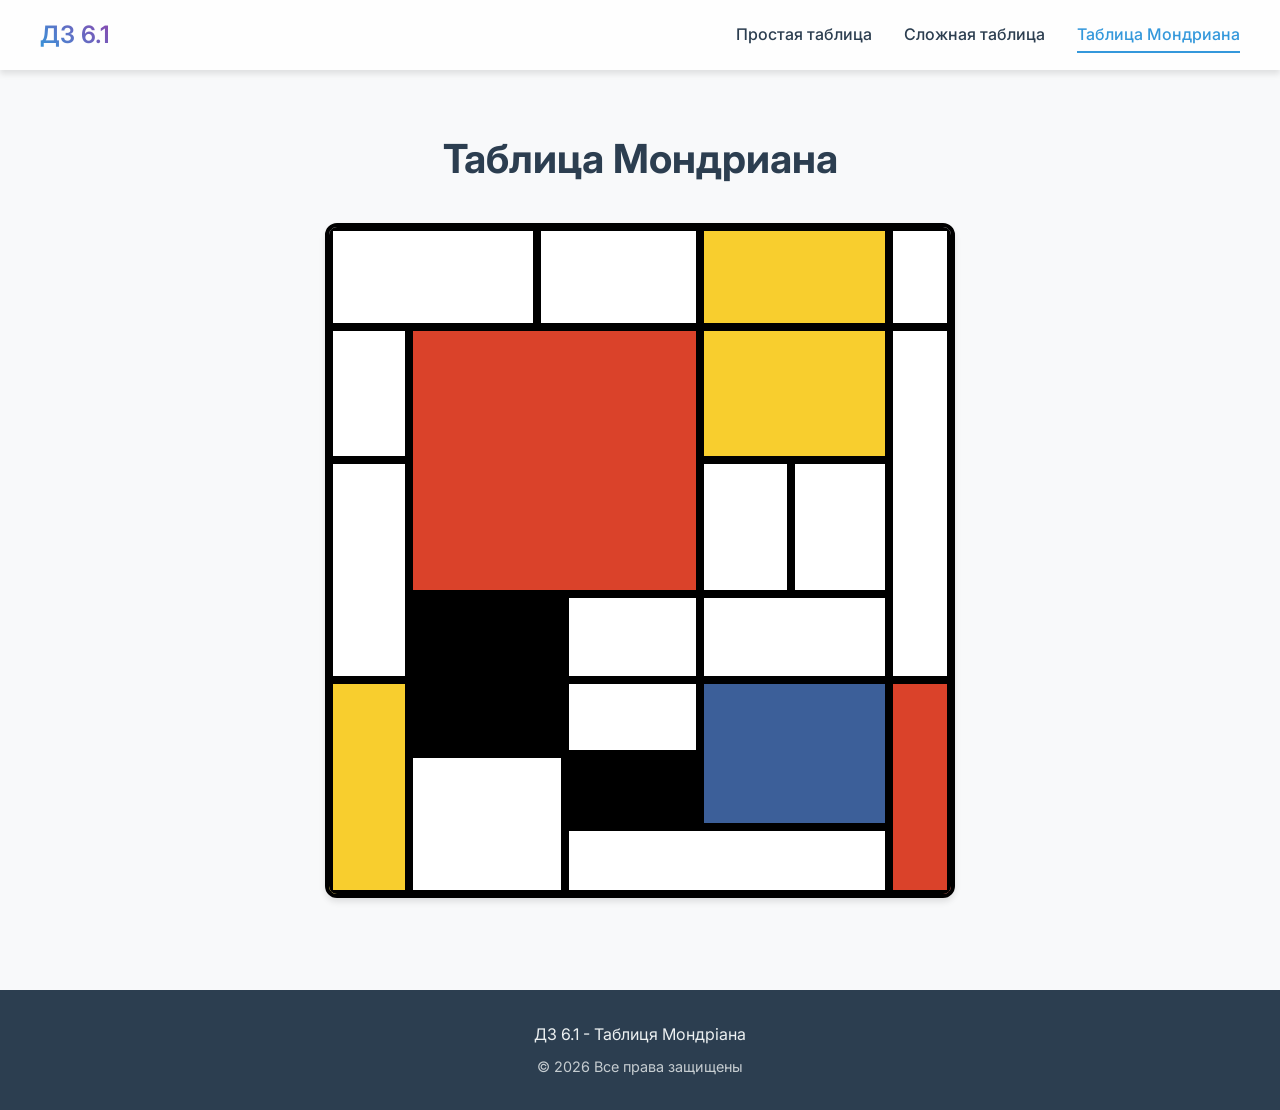
==== table3.html @ 306d2748 "Fix Mondrian table layout" ====
<!DOCTYPE html>
<html lang="en">

<head>
    <meta charset="UTF-8">
    <meta http-equiv="X-UA-Compatible" content="IE=edge">
    <meta name="viewport" content="width=device-width, initial-scale=1.0">
    <link rel="stylesheet" href="normalize.css">
    <link rel="stylesheet" href="style.css">
    <title>Table 1</title>
</head>

<body>
    <header class="header">
        <div class="container">
            <a href="index.html" class="logo">ДЗ 6.1</a>
            <nav class="nav-links">
                <a href="index.html">Простая таблица</a>
                <a href="table2.html">Сложная таблица</a>
                <a href="table3.html" class="active">Таблица Мондриана</a>
            </nav>
        </div>
    </header>

    <main class="content">
        <div class="container">
            <h1>Таблица Мондриана</h1>
            <table class="mondrian">
                <tr class="mondrian-r1">
                    <td class="w34p" colspan="2">11-12</td>
                    <td class="w25p" colspan="2">13-14</td>
                    <td class="w31p yelloy" colspan="2">15-16</td>
                    <td class="w10p">17</td>
                </tr>
                <tr class="mondrian-r2-3">
                    <td class="w13p">21</td>
                    <td class="w46p red" rowspan="2" colspan="3">22-23-24-32-33-34</td>
                    <td class="w31p yelloy" colspan="2">25-26</td>
                    <td class="w10p" rowspan="3">27-37-47</td>
                </tr>
                <tr class="mondrian-r2-3">
                    <td class="w13p" rowspan="2">31-41</td>
                    <td class="w15p">35</td>
                    <td class="w16p">36</td>
                </tr>
                <tr class="mondrian-r4">
                    <td class="w21p black">42</td>
                    <td class="w3p black">43</td>
                    <td class="w22p">44</td>
                    <td class="w31p" colspan="2">45-46</td>
                </tr>
                <tr class="mondrian-r5">
                    <td class="w13p yelloy" rowspan="3">51-61-71</td>
                    <td class="w21p black">52</td>
                    <td class="w3p black">53</td>
                    <td class="w22p">54</td>
                    <td class="w31p blue" colspan="2" rowspan="2">55-56-65-66</td>
                    <td class="w10p red" rowspan="3">57-67-77</td>
                </tr>

                <tr class="mondrian-r6">
                    <td class="w24p" colspan="2" rowspan="2">62-63-72-73</td>
                    <td class="w22p black">64</td>
                </tr>

                <tr class="mondrian-r7">
                    <td colspan="3">74-75-76</td>
                </tr>
            </table>
        </div>
    </main>

    <footer class="footer">
        <div class="container">
            <p>ДЗ 6.1 - Таблиця Мондріана</p>
            <p class="copyright">© 2026 Все права защищены</p>
        </div>
    </footer>
</body>

</html>
---- style.css ----
@import url('https://fonts.googleapis.com/css2?family=Inter:wght@400;600&display=swap');

:root {
    --primary-color: #3498db;
    --primary-hover: #2980b9;
    --bg-color: #f8f9fa;
    --text-color: #2c3e50;
    --header-bg: rgba(255, 255, 255, 0.8);
    --footer-bg: #2c3e50;
    --footer-text: #ecf0f1;
    --shadow: 0 4px 6px rgba(0, 0, 0, 0.1);
    --transition: all 0.3s ease;
}

* {
    box-sizing: border-box;
    margin: 0;
    padding: 0;
}

body {
    background-color: var(--bg-color);
    font-family: 'Inter', sans-serif;
    color: var(--text-color);
    line-height: 1.6;
    min-height: 100vh;
    display: flex;
    flex-direction: column;
}

.container {
    width: min(100% - 40px, 1200px);
    margin-inline: auto;
}

/* Header & Menu */
.header {
    background-color: var(--header-bg);
    backdrop-filter: blur(10px);
    padding: 1rem 0;
    position: fixed;
    width: 100%;
    top: 0;
    z-index: 1000;
    box-shadow: var(--shadow);
}

.header .container {
    display: flex;
    justify-content: space-between;
    align-items: center;
}

.logo {
    font-size: 1.5rem;
    font-weight: 600;
    background: linear-gradient(45deg, var(--primary-color), #8e44ad);
    -webkit-background-clip: text;
    -webkit-text-fill-color: transparent;
    text-decoration: none;
    transition: var(--transition);
}

.logo:hover {
    filter: brightness(1.2);
    transform: scale(1.05);
}

.nav-links {
    display: flex;
    gap: 2rem;
}

.nav-links a {
    text-decoration: none;
    color: var(--text-color);
    font-weight: 500;
    transition: var(--transition);
    position: relative;
}

.nav-links a::after {
    content: '';
    position: absolute;
    bottom: -5px;
    left: 0;
    width: 0;
    height: 2px;
    background-color: var(--primary-color);
    transition: var(--transition);
}

.nav-links a:hover {
    color: var(--primary-color);
}

.nav-links a:hover::after {
    width: 100%;
}

.nav-links a.active {
    color: var(--primary-color);
}

.nav-links a.active::after {
    width: 100%;
}

/* Content */
.content {
    margin-top: 100px;
    margin-bottom: 60px;
    flex: 1;
}

h1 {
    margin-bottom: 2rem;
    text-align: center;
    font-size: 2.5rem;
    animation: fadeIn 0.8s ease-out;
}

@keyframes fadeIn {
    from { opacity: 0; transform: translateY(20px); }
    to { opacity: 1; transform: translateY(0); }
}

/* Footer */
.footer {
    background-color: var(--footer-bg);
    color: var(--footer-text);
    padding: 2rem 0;
    text-align: center;
    margin-top: auto;
}

.footer .container {
    display: flex;
    flex-direction: column;
    gap: 0.5rem;
}

.copyright {
    font-size: 0.9rem;
    opacity: 0.8;
}

/* Tables */
table {
    border-collapse: separate;
    border-spacing: 0;
    width: 100%;
    margin: 2rem auto;
    background-color: white;
    border-radius: 12px;
    overflow: hidden;
    box-shadow: var(--shadow);
    transition: var(--transition);
    animation: fadeIn 1s ease-out;
}

table:hover {
    transform: translateY(-5px);
    box-shadow: 0 10px 20px rgba(0,0,0,0.1);
}

caption {
    padding: 1rem;
    font-weight: 600;
    color: var(--text-color);
    font-size: 1.1rem;
    text-transform: uppercase;
    letter-spacing: 1px;
}

td {
    border: 1px solid #dee2e6;
    padding: 1rem;
    text-align: center;
    transition: var(--transition);
}

td:hover {
    background-color: rgba(52, 152, 219, 0.05);
}

.h200 { height: 200px; }
.h50 { height: 50px; }

.w90p { width: 90%; }
.w80p { width: 80%; }
.w75p { width: 75%; }
.w60p { width: 60%; }
.w40p { width: 40%; }
.w28p { width: 28%; }
.w72p { width: 72%; }

/* Mondrian Specific */
.mondrian {
    width: 70vmin;
    height: 75vmin;
    margin: 2rem auto;
    border: 4px solid #000;
    background-color: #fff;
    color: transparent;
}

.mondrian td {
    border: 4px solid #000;
    padding: 0;
}

.w13p { width: 13%; }
.w21p { width: 21%; }
.w34p { width: 34%; }
.w3p { width: 3%; }
.w22p { width: 22%; }
.w24p { width: 24%; }
.w25p { width: 25%; }
.w46p { width: 46%; }
.w15p { width: 15%; }
.w16p { width: 16%; }
.w31p { width: 31%; }
.w10p { width: 10%; }

tr.mondrian-r1 td { height: 15%; }
tr.mondrian-r2-3 td { height: 20%; }
tr.mondrian-r4 td { height: 13%; }
tr.mondrian-r5 td { height: 11%; }
tr.mondrian-r6 td { height: 11%; }
tr.mondrian-r7 td { height: 10%; }

.yelloy { background-color: #F8CE2E; }
.red { background-color: #DA422A; }
.black { background-color: #000; }
.blue { background-color: #3C5F99; }
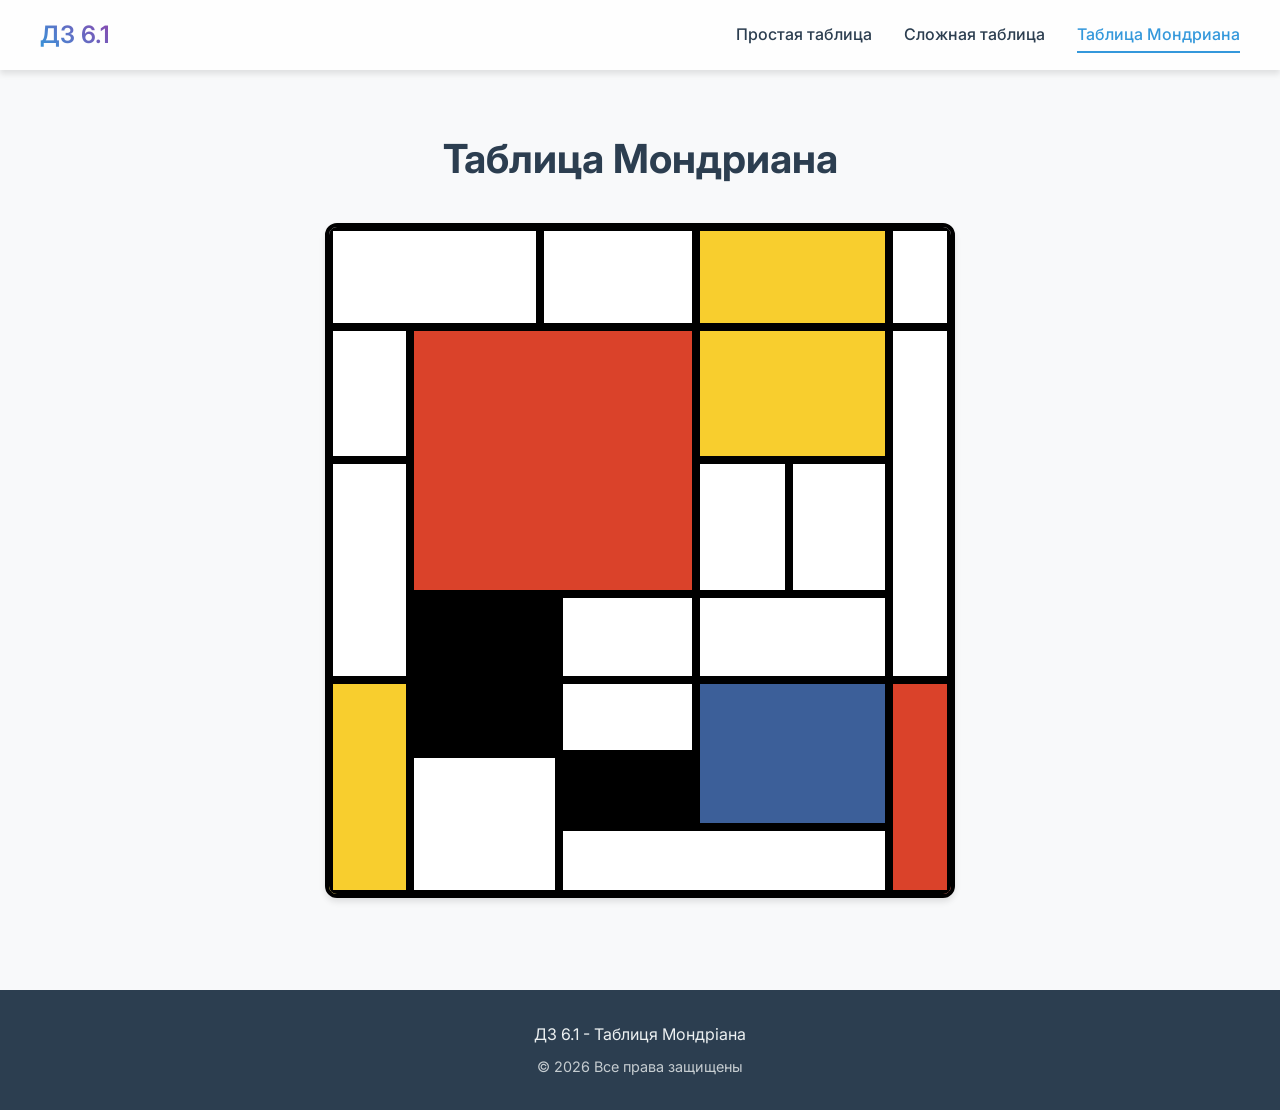
==== commit 2fa33064: "Fix Mondrian table cell grouping with rowspan and colspan" ====
--- a/table3.html
+++ b/table3.html
@@ -44,15 +44,13 @@
                     <td class="w16p">36</td>
                 </tr>
                 <tr class="mondrian-r4">
-                    <td class="w21p black">42</td>
-                    <td class="w3p black">43</td>
+                    <td class="w24p black" colspan="2" rowspan="2">42-43-52-53</td>
                     <td class="w22p">44</td>
                     <td class="w31p" colspan="2">45-46</td>
                 </tr>
+
                 <tr class="mondrian-r5">
                     <td class="w13p yelloy" rowspan="3">51-61-71</td>
-                    <td class="w21p black">52</td>
-                    <td class="w3p black">53</td>
                     <td class="w22p">54</td>
                     <td class="w31p blue" colspan="2" rowspan="2">55-56-65-66</td>
                     <td class="w10p red" rowspan="3">57-67-77</td>
--- a/style.css
+++ b/style.css
@@ -1,236 +1,354 @@
-@import url('https://fonts.googleapis.com/css2?family=Inter:wght@400;600&display=swap');
-
-:root {
-    --primary-color: #3498db;
-    --primary-hover: #2980b9;
-    --bg-color: #f8f9fa;
-    --text-color: #2c3e50;
-    --header-bg: rgba(255, 255, 255, 0.8);
-    --footer-bg: #2c3e50;
-    --footer-text: #ecf0f1;
-    --shadow: 0 4px 6px rgba(0, 0, 0, 0.1);
-    --transition: all 0.3s ease;
-}
-
-* {
-    box-sizing: border-box;
-    margin: 0;
-    padding: 0;
-}
-
-body {
-    background-color: var(--bg-color);
-    font-family: 'Inter', sans-serif;
-    color: var(--text-color);
-    line-height: 1.6;
-    min-height: 100vh;
-    display: flex;
-    flex-direction: column;
-}
-
-.container {
-    width: min(100% - 40px, 1200px);
-    margin-inline: auto;
-}
-
-/* Header & Menu */
-.header {
-    background-color: var(--header-bg);
-    backdrop-filter: blur(10px);
-    padding: 1rem 0;
-    position: fixed;
-    width: 100%;
-    top: 0;
-    z-index: 1000;
-    box-shadow: var(--shadow);
-}
-
-.header .container {
-    display: flex;
-    justify-content: space-between;
-    align-items: center;
-}
-
-.logo {
-    font-size: 1.5rem;
-    font-weight: 600;
-    background: linear-gradient(45deg, var(--primary-color), #8e44ad);
-    -webkit-background-clip: text;
-    -webkit-text-fill-color: transparent;
-    text-decoration: none;
-    transition: var(--transition);
-}
-
-.logo:hover {
-    filter: brightness(1.2);
-    transform: scale(1.05);
-}
-
-.nav-links {
-    display: flex;
-    gap: 2rem;
-}
-
-.nav-links a {
-    text-decoration: none;
-    color: var(--text-color);
-    font-weight: 500;
-    transition: var(--transition);
-    position: relative;
-}
-
-.nav-links a::after {
-    content: '';
-    position: absolute;
-    bottom: -5px;
-    left: 0;
-    width: 0;
-    height: 2px;
-    background-color: var(--primary-color);
-    transition: var(--transition);
-}
-
-.nav-links a:hover {
-    color: var(--primary-color);
-}
-
-.nav-links a:hover::after {
-    width: 100%;
-}
-
-.nav-links a.active {
-    color: var(--primary-color);
-}
-
-.nav-links a.active::after {
-    width: 100%;
-}
-
-/* Content */
-.content {
-    margin-top: 100px;
-    margin-bottom: 60px;
-    flex: 1;
-}
-
-h1 {
-    margin-bottom: 2rem;
-    text-align: center;
-    font-size: 2.5rem;
-    animation: fadeIn 0.8s ease-out;
-}
-
-@keyframes fadeIn {
-    from { opacity: 0; transform: translateY(20px); }
-    to { opacity: 1; transform: translateY(0); }
-}
-
-/* Footer */
-.footer {
-    background-color: var(--footer-bg);
-    color: var(--footer-text);
-    padding: 2rem 0;
-    text-align: center;
-    margin-top: auto;
-}
-
-.footer .container {
-    display: flex;
-    flex-direction: column;
-    gap: 0.5rem;
-}
-
-.copyright {
-    font-size: 0.9rem;
-    opacity: 0.8;
-}
-
-/* Tables */
-table {
-    border-collapse: separate;
-    border-spacing: 0;
-    width: 100%;
-    margin: 2rem auto;
-    background-color: white;
-    border-radius: 12px;
-    overflow: hidden;
-    box-shadow: var(--shadow);
-    transition: var(--transition);
-    animation: fadeIn 1s ease-out;
-}
-
-table:hover {
-    transform: translateY(-5px);
-    box-shadow: 0 10px 20px rgba(0,0,0,0.1);
-}
-
-caption {
-    padding: 1rem;
-    font-weight: 600;
-    color: var(--text-color);
-    font-size: 1.1rem;
-    text-transform: uppercase;
-    letter-spacing: 1px;
-}
-
-td {
-    border: 1px solid #dee2e6;
-    padding: 1rem;
-    text-align: center;
-    transition: var(--transition);
-}
-
-td:hover {
-    background-color: rgba(52, 152, 219, 0.05);
-}
-
-.h200 { height: 200px; }
-.h50 { height: 50px; }
-
-.w90p { width: 90%; }
-.w80p { width: 80%; }
-.w75p { width: 75%; }
-.w60p { width: 60%; }
-.w40p { width: 40%; }
-.w28p { width: 28%; }
-.w72p { width: 72%; }
-
-/* Mondrian Specific */
-.mondrian {
-    width: 70vmin;
-    height: 75vmin;
-    margin: 2rem auto;
-    border: 4px solid #000;
-    background-color: #fff;
-    color: transparent;
-}
-
-.mondrian td {
-    border: 4px solid #000;
-    padding: 0;
-}
-
-.w13p { width: 13%; }
-.w21p { width: 21%; }
-.w34p { width: 34%; }
-.w3p { width: 3%; }
-.w22p { width: 22%; }
-.w24p { width: 24%; }
-.w25p { width: 25%; }
-.w46p { width: 46%; }
-.w15p { width: 15%; }
-.w16p { width: 16%; }
-.w31p { width: 31%; }
-.w10p { width: 10%; }
-
-tr.mondrian-r1 td { height: 15%; }
-tr.mondrian-r2-3 td { height: 20%; }
-tr.mondrian-r4 td { height: 13%; }
-tr.mondrian-r5 td { height: 11%; }
-tr.mondrian-r6 td { height: 11%; }
-tr.mondrian-r7 td { height: 10%; }
-
-.yelloy { background-color: #F8CE2E; }
-.red { background-color: #DA422A; }
-.black { background-color: #000; }
-.blue { background-color: #3C5F99; }+@import url('https://fonts.googleapis.com/css2?family=Inter:wght@400;600&display=swap');
+
+:root {
+    --primary-color: #3498db;
+    --primary-hover: #2980b9;
+    --bg-color: #f8f9fa;
+    --text-color: #2c3e50;
+    --header-bg: rgba(255, 255, 255, 0.8);
+    --footer-bg: #2c3e50;
+    --footer-text: #ecf0f1;
+    --shadow: 0 4px 6px rgba(0, 0, 0, 0.1);
+    --transition: all 0.3s ease;
+}
+
+* {
+    box-sizing: border-box;
+    margin: 0;
+    padding: 0;
+}
+
+body {
+    background-color: var(--bg-color);
+    font-family: 'Inter', sans-serif;
+    color: var(--text-color);
+    line-height: 1.6;
+    min-height: 100vh;
+    display: flex;
+    flex-direction: column;
+}
+
+.container {
+    width: min(100% - 40px, 1200px);
+    margin-inline: auto;
+}
+
+/* Header & Menu */
+.header {
+    background-color: var(--header-bg);
+    backdrop-filter: blur(10px);
+    padding: 1rem 0;
+    position: fixed;
+    width: 100%;
+    top: 0;
+    z-index: 1000;
+    box-shadow: var(--shadow);
+}
+
+.header .container {
+    display: flex;
+    justify-content: space-between;
+    align-items: center;
+}
+
+.logo {
+    font-size: 1.5rem;
+    font-weight: 600;
+    background: linear-gradient(45deg, var(--primary-color), #8e44ad);
+    -webkit-background-clip: text;
+    -webkit-text-fill-color: transparent;
+    text-decoration: none;
+    transition: var(--transition);
+}
+
+.logo:hover {
+    filter: brightness(1.2);
+    transform: scale(1.05);
+}
+
+.nav-links {
+    display: flex;
+    gap: 2rem;
+}
+
+.nav-links a {
+    text-decoration: none;
+    color: var(--text-color);
+    font-weight: 500;
+    transition: var(--transition);
+    position: relative;
+}
+
+.nav-links a::after {
+    content: '';
+    position: absolute;
+    bottom: -5px;
+    left: 0;
+    width: 0;
+    height: 2px;
+    background-color: var(--primary-color);
+    transition: var(--transition);
+}
+
+.nav-links a:hover {
+    color: var(--primary-color);
+}
+
+.nav-links a:hover::after {
+    width: 100%;
+}
+
+.nav-links a.active {
+    color: var(--primary-color);
+}
+
+.nav-links a.active::after {
+    width: 100%;
+}
+
+/* Content */
+.content {
+    margin-top: 100px;
+    margin-bottom: 60px;
+    flex: 1;
+}
+
+h1 {
+    margin-bottom: 2rem;
+    text-align: center;
+    font-size: 2.5rem;
+    animation: fadeIn 0.8s ease-out;
+}
+
+@keyframes fadeIn {
+    from {
+        opacity: 0;
+        transform: translateY(20px);
+    }
+
+    to {
+        opacity: 1;
+        transform: translateY(0);
+    }
+}
+
+/* Footer */
+.footer {
+    background-color: var(--footer-bg);
+    color: var(--footer-text);
+    padding: 2rem 0;
+    text-align: center;
+    margin-top: auto;
+}
+
+.footer .container {
+    display: flex;
+    flex-direction: column;
+    gap: 0.5rem;
+}
+
+.copyright {
+    font-size: 0.9rem;
+    opacity: 0.8;
+}
+
+/* Tables */
+table {
+    border-collapse: separate;
+    border-spacing: 0;
+    width: 100%;
+    margin: 2rem auto;
+    background-color: white;
+    border-radius: 12px;
+    overflow: hidden;
+    box-shadow: var(--shadow);
+    transition: var(--transition);
+    animation: fadeIn 1s ease-out;
+}
+
+table:hover {
+    transform: translateY(-5px);
+    box-shadow: 0 10px 20px rgba(0, 0, 0, 0.1);
+}
+
+caption {
+    padding: 1rem;
+    font-weight: 600;
+    color: var(--text-color);
+    font-size: 1.1rem;
+    text-transform: uppercase;
+    letter-spacing: 1px;
+}
+
+td {
+    border: 1px solid #dee2e6;
+    padding: 1rem;
+    text-align: center;
+    transition: var(--transition);
+}
+
+td:hover {
+    background-color: rgba(52, 152, 219, 0.05);
+}
+
+.h200 {
+    height: 200px;
+}
+
+.h50 {
+    height: 50px;
+}
+
+.w90p {
+    width: 90%;
+}
+
+.w80p {
+    width: 80%;
+}
+
+.w75p {
+    width: 75%;
+}
+
+.w60p {
+    width: 60%;
+}
+
+.w40p {
+    width: 40%;
+}
+
+.w28p {
+    width: 28%;
+}
+
+.w72p {
+    width: 72%;
+}
+
+/* Mondrian Specific */
+.mondrian {
+    width: 70vmin;
+    height: 75vmin;
+    margin: 2rem auto;
+    border: 4px solid #000;
+    background-color: #fff;
+    color: transparent;
+}
+
+.mondrian td {
+    border: 4px solid #000;
+    padding: 0;
+}
+
+.w13p {
+    width: 13%;
+}
+
+.w21p {
+    width: 21%;
+}
+
+.w34p {
+    width: 34%;
+}
+
+.w3p {
+    width: 3%;
+}
+
+.w22p {
+    width: 22%;
+}
+
+.w24p {
+    width: 24%;
+}
+
+.w25p {
+    width: 25%;
+}
+
+.w46p {
+    width: 46%;
+}
+
+.w15p {
+    width: 15%;
+}
+
+.w16p {
+    width: 16%;
+}
+
+.w31p {
+    width: 31%;
+}
+
+.w10p {
+    width: 10%;
+}
+
+tr.mondrian-r1 td {
+    height: 15%;
+}
+
+tr.mondrian-r2-3 td {
+    height: 20%;
+}
+
+tr.mondrian-r4 td {
+    height: 13%;
+}
+
+tr.mondrian-r5 td {
+    height: 11%;
+}
+
+tr.mondrian-r6 td {
+    height: 11%;
+}
+
+tr.mondrian-r7 td {
+    height: 10%;
+}
+
+.yelloy {
+    background-color: #F8CE2E;
+}
+
+.red {
+    background-color: #DA422A;
+}
+
+.black {
+    background-color: #000;
+}
+
+.blue {
+    background-color: #3C5F99;
+}
+
+/* Simple table from task */
+.simple-table {
+    width: 75%;
+    table-layout: fixed;
+    border-collapse: collapse;
+}
+
+.simple-table .w33p {
+    width: 33.33%;
+}
+
+.simple-table td {
+    height: 50px;
+    padding: 0;
+    border: 1px solid #333;
+    text-align: center;
+    vertical-align: middle;
+}
+
+.simple-table .h200 {
+    height: 200px;
+}
